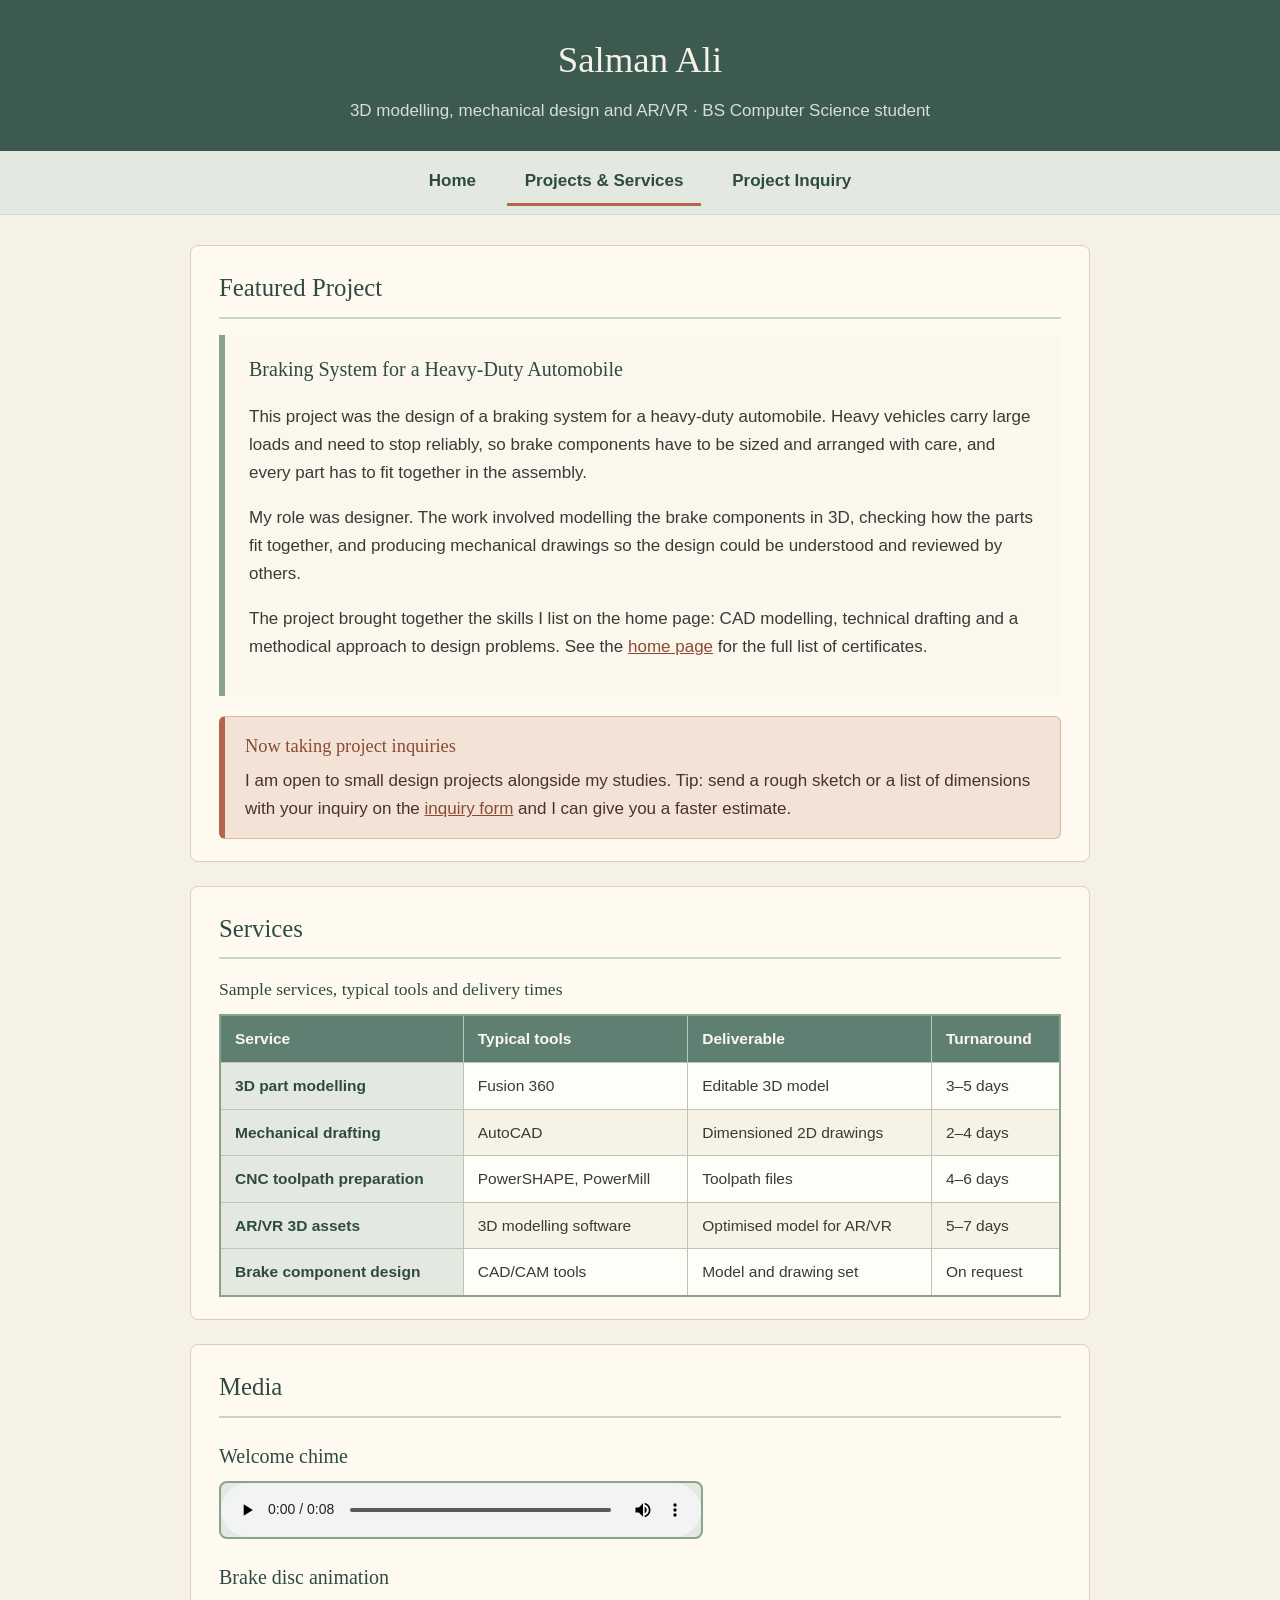
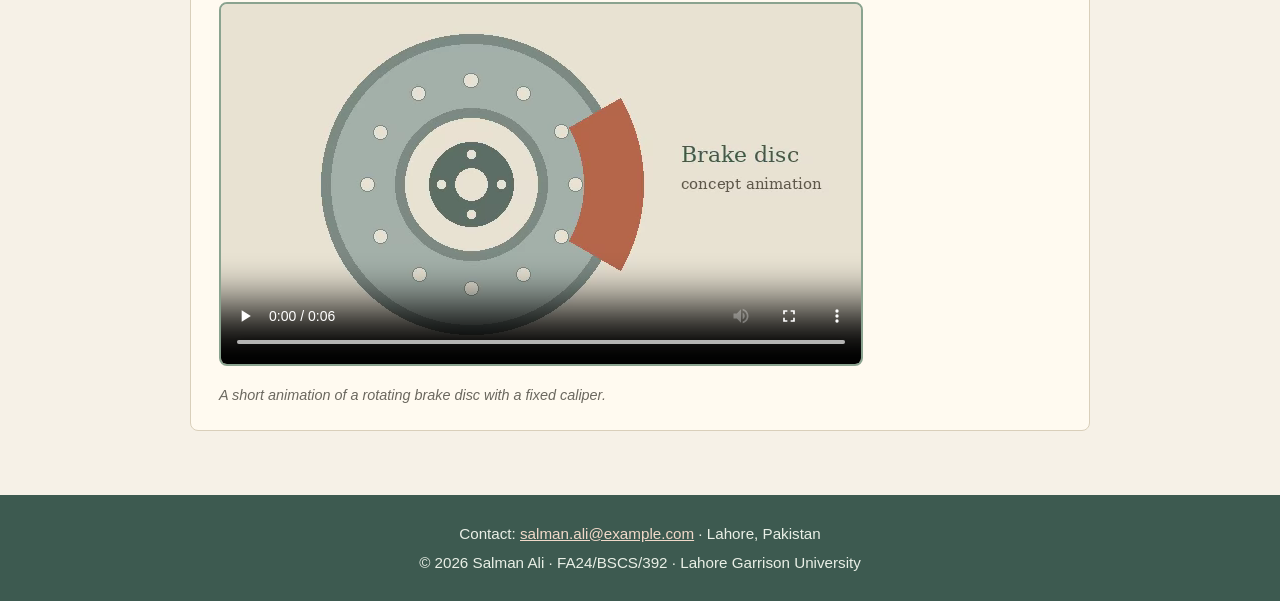
==== information.html @ 6fdc1799 "Added the files" ====
<!DOCTYPE html>
<html lang="en">
<head>
  <meta charset="utf-8">
  <meta name="viewport" content="width=device-width, initial-scale=1">
  <meta name="description" content="Projects and services offered by Salman Ali, including a heavy-duty braking system design.">
  <title>Projects and Services | Salman Ali</title>

  <!-- Page 2 uses EMBEDDED CSS only: all rules live inside this style element. -->
  <style>
    /* Element selector: body sets the page colour, font and text colour */
    body {
      margin: 0;
      background-color: #f6f1e7;
      color: #3b3a36;
      font-family: "Segoe UI", Roboto, Helvetica, Arial, sans-serif;
      font-size: 17px;
      line-height: 1.65;
    }

    /* Element selector: header and footer share the deep green band */
    header, footer {
      background-color: #3d5a50;
      color: #f6f1e7;
      text-align: center;
      padding: 30px 20px 26px;
    }

    footer {
      margin-top: 30px;
      padding: 22px 20px;
      font-size: 0.95rem;
      color: #e9efe6;
    }

    footer p { margin: 4px 0; }
    footer a { color: #f1d9c9; }

    /* Element selector: headings use a serif face */
    h1, h2, h3 {
      font-family: Georgia, "Times New Roman", serif;
      font-weight: normal;
      color: #2f4a43;
    }

    header h1 {
      color: #f6f1e7;
      font-size: 2.3rem;
      margin: 0 0 6px;
    }

    header p { margin: 0; color: #d6dfd3; }

    h2 {
      font-size: 1.55rem;
      border-bottom: 2px solid #c9d3c7;
      padding-bottom: 8px;
      margin: 0 0 16px;
    }

    h3 { font-size: 1.25rem; margin: 22px 0 8px; }

    /* Navigation bar */
    nav {
      background-color: #e3e9e1;
      border-bottom: 1px solid #d3d9cd;
      text-align: center;
      padding: 8px 12px;
    }

    nav a {
      display: inline-block;
      padding: 8px 18px;
      margin: 0 4px;
      color: #2f4a43;
      text-decoration: none;
      font-weight: 600;
    }

    nav a[aria-current="page"] { border-bottom: 3px solid #b5654a; }

    main {
      max-width: 900px;
      margin: 0 auto;
      padding: 30px 20px 10px;
    }

    section {
      background-color: #fffaf0;
      border: 1px solid #d9cfba;
      border-radius: 8px;
      padding: 22px 28px;
      margin-bottom: 24px;
    }

    /* ID selector: styles the one article that describes the brake project */
    #brake-project {
      border-left: 6px solid #8aa38f;
      background-color: #fbf7ec;
      padding: 18px 24px;
      margin-bottom: 20px;
    }

    #brake-project h3 { margin-top: 0; }

    /* Class selector: the aside announcement box (also reused for the media note) */
    .notice {
      background-color: #f3e3d6;
      border: 1px solid #d9b9a3;
      border-left: 6px solid #b5654a;
      border-radius: 6px;
      padding: 14px 20px;
      color: #4a3328;
    }

    .notice h3 { margin: 0 0 6px; color: #8a4a35; font-size: 1.15rem; }
    .notice p { margin: 0; }

    /* Table styling: visible borders, cell padding, distinct header background */
    table {
      width: 100%;
      border-collapse: collapse;
      border: 2px solid #8aa38f;
      background-color: #fffdf7;
      font-size: 0.97rem;
    }

    caption {
      caption-side: top;
      text-align: left;
      font-family: Georgia, "Times New Roman", serif;
      font-size: 1.1rem;
      color: #2f4a43;
      padding: 0 0 10px;
    }

    th, td {
      border: 1px solid #b9c6b8;
      padding: 10px 14px;
      text-align: left;
      vertical-align: top;
    }

    thead th {
      background-color: #5f7f72;
      color: #fdf9ef;
    }

    tbody th { background-color: #e3e9e1; color: #2f4a43; }
    tbody tr:nth-child(even) td { background-color: #f7f2e6; }

    /* Attribute selector: any audio or video that has the controls attribute */
    audio[controls], video[controls] {
      display: block;
      max-width: 100%;
      margin: 8px 0 18px;
      border: 2px solid #8aa38f;
      border-radius: 8px;
      background-color: #e3e9e1;
    }

    audio[controls] { width: 100%; max-width: 480px; }

    figure { margin: 0; }
    figcaption { font-size: 0.9rem; font-style: italic; color: #6b685f; }

    a { color: #8a4a35; }
    a:hover { color: #5c2f20; }
  </style>
</head>
<body>

  <!-- Site header -->
  <header>
    <h1>Salman Ali</h1>
    <p>3D modelling, mechanical design and AR/VR &middot; BS Computer Science student</p>
  </header>

  <!-- Main navigation: links to all three pages -->
  <nav aria-label="Main navigation">
    <a href="index.html">Home</a>
    <a href="information.html" aria-current="page">Projects &amp; Services</a>
    <a href="registration.html">Project Inquiry</a>
  </nav>

  <main>

    <!-- Section 1: featured project article with a related aside -->
    <section>
      <h2>Featured Project</h2>

      <!-- Self-contained article describing one project -->
      <article id="brake-project">
        <h3>Braking System for a Heavy-Duty Automobile</h3>
        <p>This project was the design of a braking system for a heavy-duty automobile. Heavy vehicles carry large loads and need to stop reliably, so brake components have to be sized and arranged with care, and every part has to fit together in the assembly.</p>
        <p>My role was designer. The work involved modelling the brake components in 3D, checking how the parts fit together, and producing mechanical drawings so the design could be understood and reviewed by others.</p>
        <p>The project brought together the skills I list on the home page: CAD modelling, technical drafting and a methodical approach to design problems. See the <a href="index.html">home page</a> for the full list of certificates.</p>
      </article>

      <!-- Aside: related announcement -->
      <aside class="notice">
        <h3>Now taking project inquiries</h3>
        <p>I am open to small design projects alongside my studies. Tip: send a rough sketch or a list of dimensions with your inquiry on the <a href="registration.html">inquiry form</a> and I can give you a faster estimate.</p>
      </aside>
    </section>

    <!-- Section 2: services table -->
    <section>
      <h2>Services</h2>
      <table>
        <caption>Sample services, typical tools and delivery times</caption>
        <thead>
          <tr>
            <th scope="col">Service</th>
            <th scope="col">Typical tools</th>
            <th scope="col">Deliverable</th>
            <th scope="col">Turnaround</th>
          </tr>
        </thead>
        <tbody>
          <tr>
            <th scope="row">3D part modelling</th>
            <td>Fusion 360</td>
            <td>Editable 3D model</td>
            <td>3&ndash;5 days</td>
          </tr>
          <tr>
            <th scope="row">Mechanical drafting</th>
            <td>AutoCAD</td>
            <td>Dimensioned 2D drawings</td>
            <td>2&ndash;4 days</td>
          </tr>
          <tr>
            <th scope="row">CNC toolpath preparation</th>
            <td>PowerSHAPE, PowerMill</td>
            <td>Toolpath files</td>
            <td>4&ndash;6 days</td>
          </tr>
          <tr>
            <th scope="row">AR/VR 3D assets</th>
            <td>3D modelling software</td>
            <td>Optimised model for AR/VR</td>
            <td>5&ndash;7 days</td>
          </tr>
          <tr>
            <th scope="row">Brake component design</th>
            <td>CAD/CAM tools</td>
            <td>Model and drawing set</td>
            <td>On request</td>
          </tr>
        </tbody>
      </table>
    </section>

    <!-- Section 3: audio and video -->
    <section>
      <h2>Media</h2>

      <h3>Welcome chime</h3>
      <!-- Audio with playback controls and fallback text -->
      <audio controls preload="metadata">
        <source src="media/welcome-chime.mp3" type="audio/mpeg">
        Your browser does not support the audio element. You can
        <a href="media/welcome-chime.mp3">download the welcome chime</a> instead.
      </audio>

      <h3>Brake disc animation</h3>
      <!-- Video with playback controls and fallback text -->
      <figure>
        <video controls preload="metadata" width="640" height="360">
          <source src="media/brake-disc-preview.webm" type="video/webm">
          <source src="media/brake-disc-preview.mp4" type="video/mp4">
          Your browser does not support the video element. You can
          <a href="media/brake-disc-preview.mp4">download the brake disc animation</a> instead.
        </video>
        <figcaption>A short animation of a rotating brake disc with a fixed caliper.</figcaption>
      </figure>
    </section>

  </main>

  <!-- Footer: contact and copyright -->
  <footer>
    <p>Contact: <a href="mailto:salman.ali@example.com">salman.ali@example.com</a> &middot; Lahore, Pakistan</p>
    <p>&copy; 2026 Salman Ali &middot; FA24/BSCS/392 &middot; Lahore Garrison University</p>
  </footer>

</body>
</html>
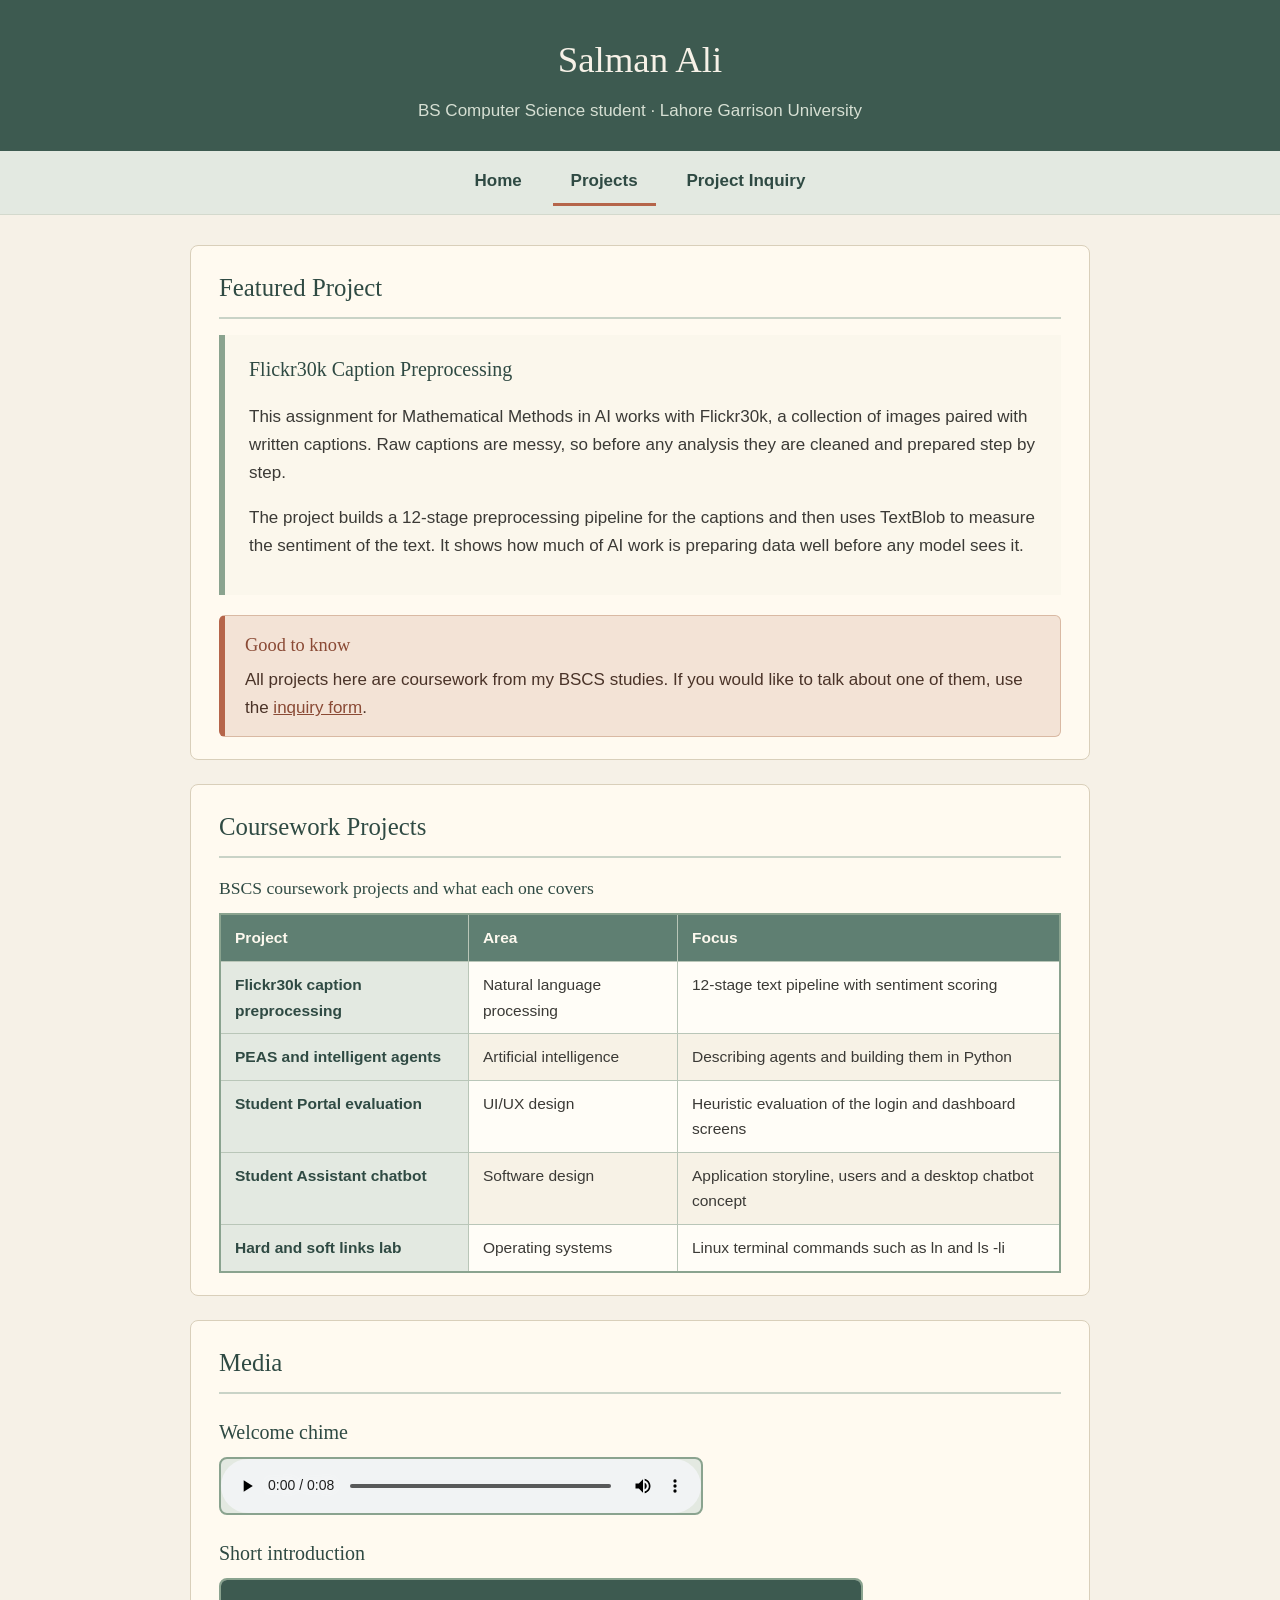
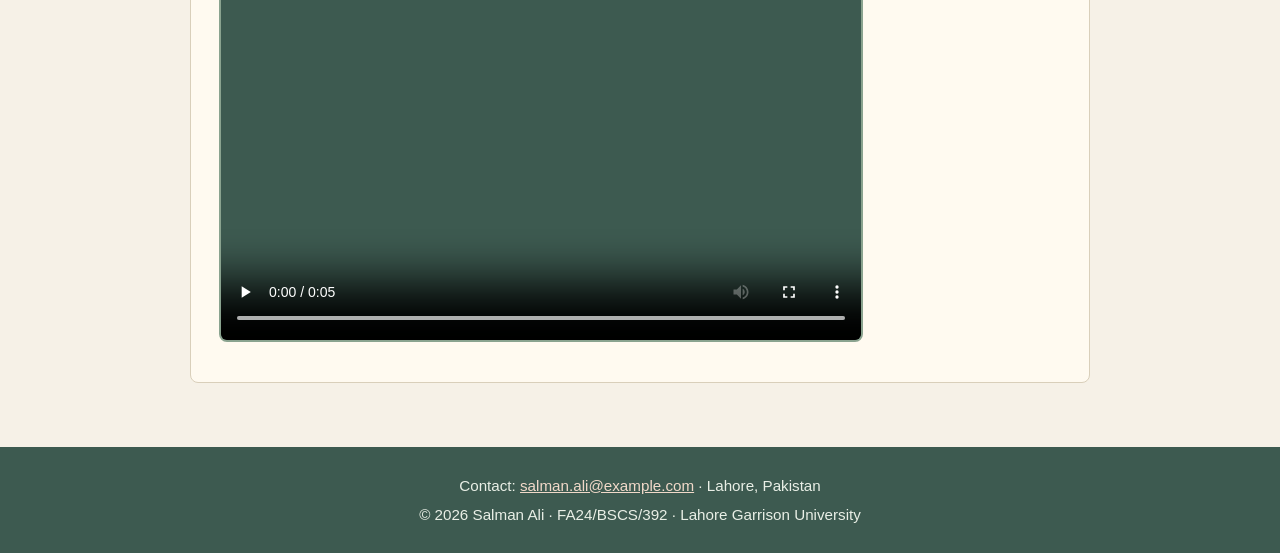
==== commit e789fda0: "Modified the index.html" ====
--- a/information.html
+++ b/information.html
@@ -3,8 +3,8 @@
 <head>
   <meta charset="utf-8">
   <meta name="viewport" content="width=device-width, initial-scale=1">
-  <meta name="description" content="Projects and services offered by Salman Ali, including a heavy-duty braking system design.">
-  <title>Projects and Services | Salman Ali</title>
+  <meta name="description" content="BS Computer Science coursework projects by Salman Ali.">
+  <title>Projects | Salman Ali</title>
 
   <!-- Page 2 uses EMBEDDED CSS only: all rules live inside this style element. -->
   <style>
@@ -93,15 +93,15 @@
       margin-bottom: 24px;
     }
 
-    /* ID selector: styles the one article that describes the brake project */
-    #brake-project {
+    /* ID selector: styles the one article that describes the featured project */
+    #featured-project {
       border-left: 6px solid #8aa38f;
       background-color: #fbf7ec;
       padding: 18px 24px;
       margin-bottom: 20px;
     }
 
-    #brake-project h3 { margin-top: 0; }
+    #featured-project h3 { margin-top: 0; }
 
     /* Class selector: the aside announcement box (also reused for the media note) */
     .notice {
@@ -173,13 +173,13 @@
   <!-- Site header -->
   <header>
     <h1>Salman Ali</h1>
-    <p>3D modelling, mechanical design and AR/VR &middot; BS Computer Science student</p>
+    <p>BS Computer Science student &middot; Lahore Garrison University</p>
   </header>
 
   <!-- Main navigation: links to all three pages -->
   <nav aria-label="Main navigation">
     <a href="index.html">Home</a>
-    <a href="information.html" aria-current="page">Projects &amp; Services</a>
+    <a href="information.html" aria-current="page">Projects</a>
     <a href="registration.html">Project Inquiry</a>
   </nav>
 
@@ -190,63 +190,56 @@
       <h2>Featured Project</h2>
 
       <!-- Self-contained article describing one project -->
-      <article id="brake-project">
-        <h3>Braking System for a Heavy-Duty Automobile</h3>
-        <p>This project was the design of a braking system for a heavy-duty automobile. Heavy vehicles carry large loads and need to stop reliably, so brake components have to be sized and arranged with care, and every part has to fit together in the assembly.</p>
-        <p>My role was designer. The work involved modelling the brake components in 3D, checking how the parts fit together, and producing mechanical drawings so the design could be understood and reviewed by others.</p>
-        <p>The project brought together the skills I list on the home page: CAD modelling, technical drafting and a methodical approach to design problems. See the <a href="index.html">home page</a> for the full list of certificates.</p>
+      <article id="featured-project">
+        <h3>Flickr30k Caption Preprocessing</h3>
+        <p>This assignment for Mathematical Methods in AI works with Flickr30k, a collection of images paired with written captions. Raw captions are messy, so before any analysis they are cleaned and prepared step by step.</p>
+        <p>The project builds a 12-stage preprocessing pipeline for the captions and then uses TextBlob to measure the sentiment of the text. It shows how much of AI work is preparing data well before any model sees it.</p>
       </article>
 
-      <!-- Aside: related announcement -->
+      <!-- Aside: related note -->
       <aside class="notice">
-        <h3>Now taking project inquiries</h3>
-        <p>I am open to small design projects alongside my studies. Tip: send a rough sketch or a list of dimensions with your inquiry on the <a href="registration.html">inquiry form</a> and I can give you a faster estimate.</p>
+        <h3>Good to know</h3>
+        <p>All projects here are coursework from my BSCS studies. If you would like to talk about one of them, use the <a href="registration.html">inquiry form</a>.</p>
       </aside>
     </section>
 
-    <!-- Section 2: services table -->
+    <!-- Section 2: coursework table -->
     <section>
-      <h2>Services</h2>
+      <h2>Coursework Projects</h2>
       <table>
-        <caption>Sample services, typical tools and delivery times</caption>
+        <caption>BSCS coursework projects and what each one covers</caption>
         <thead>
           <tr>
-            <th scope="col">Service</th>
-            <th scope="col">Typical tools</th>
-            <th scope="col">Deliverable</th>
-            <th scope="col">Turnaround</th>
+            <th scope="col">Project</th>
+            <th scope="col">Area</th>
+            <th scope="col">Focus</th>
           </tr>
         </thead>
         <tbody>
           <tr>
-            <th scope="row">3D part modelling</th>
-            <td>Fusion 360</td>
-            <td>Editable 3D model</td>
-            <td>3&ndash;5 days</td>
-          </tr>
-          <tr>
-            <th scope="row">Mechanical drafting</th>
-            <td>AutoCAD</td>
-            <td>Dimensioned 2D drawings</td>
-            <td>2&ndash;4 days</td>
-          </tr>
-          <tr>
-            <th scope="row">CNC toolpath preparation</th>
-            <td>PowerSHAPE, PowerMill</td>
-            <td>Toolpath files</td>
-            <td>4&ndash;6 days</td>
-          </tr>
-          <tr>
-            <th scope="row">AR/VR 3D assets</th>
-            <td>3D modelling software</td>
-            <td>Optimised model for AR/VR</td>
-            <td>5&ndash;7 days</td>
-          </tr>
-          <tr>
-            <th scope="row">Brake component design</th>
-            <td>CAD/CAM tools</td>
-            <td>Model and drawing set</td>
-            <td>On request</td>
+            <th scope="row">Flickr30k caption preprocessing</th>
+            <td>Natural language processing</td>
+            <td>12-stage text pipeline with sentiment scoring</td>
+          </tr>
+          <tr>
+            <th scope="row">PEAS and intelligent agents</th>
+            <td>Artificial intelligence</td>
+            <td>Describing agents and building them in Python</td>
+          </tr>
+          <tr>
+            <th scope="row">Student Portal evaluation</th>
+            <td>UI/UX design</td>
+            <td>Heuristic evaluation of the login and dashboard screens</td>
+          </tr>
+          <tr>
+            <th scope="row">Student Assistant chatbot</th>
+            <td>Software design</td>
+            <td>Application storyline, users and a desktop chatbot concept</td>
+          </tr>
+          <tr>
+            <th scope="row">Hard and soft links lab</th>
+            <td>Operating systems</td>
+            <td>Linux terminal commands such as ln and ls -li</td>
           </tr>
         </tbody>
       </table>
@@ -264,17 +257,14 @@
         <a href="media/welcome-chime.mp3">download the welcome chime</a> instead.
       </audio>
 
-      <h3>Brake disc animation</h3>
+      <h3>Short introduction</h3>
       <!-- Video with playback controls and fallback text -->
-      <figure>
-        <video controls preload="metadata" width="640" height="360">
-          <source src="media/brake-disc-preview.webm" type="video/webm">
-          <source src="media/brake-disc-preview.mp4" type="video/mp4">
-          Your browser does not support the video element. You can
-          <a href="media/brake-disc-preview.mp4">download the brake disc animation</a> instead.
-        </video>
-        <figcaption>A short animation of a rotating brake disc with a fixed caliper.</figcaption>
-      </figure>
+      <video controls preload="metadata" width="640" height="360">
+        <source src="media/intro.webm" type="video/webm">
+        <source src="media/intro.mp4" type="video/mp4">
+        Your browser does not support the video element. You can
+        <a href="media/intro.mp4">download the introduction video</a> instead.
+      </video>
     </section>
 
   </main>
